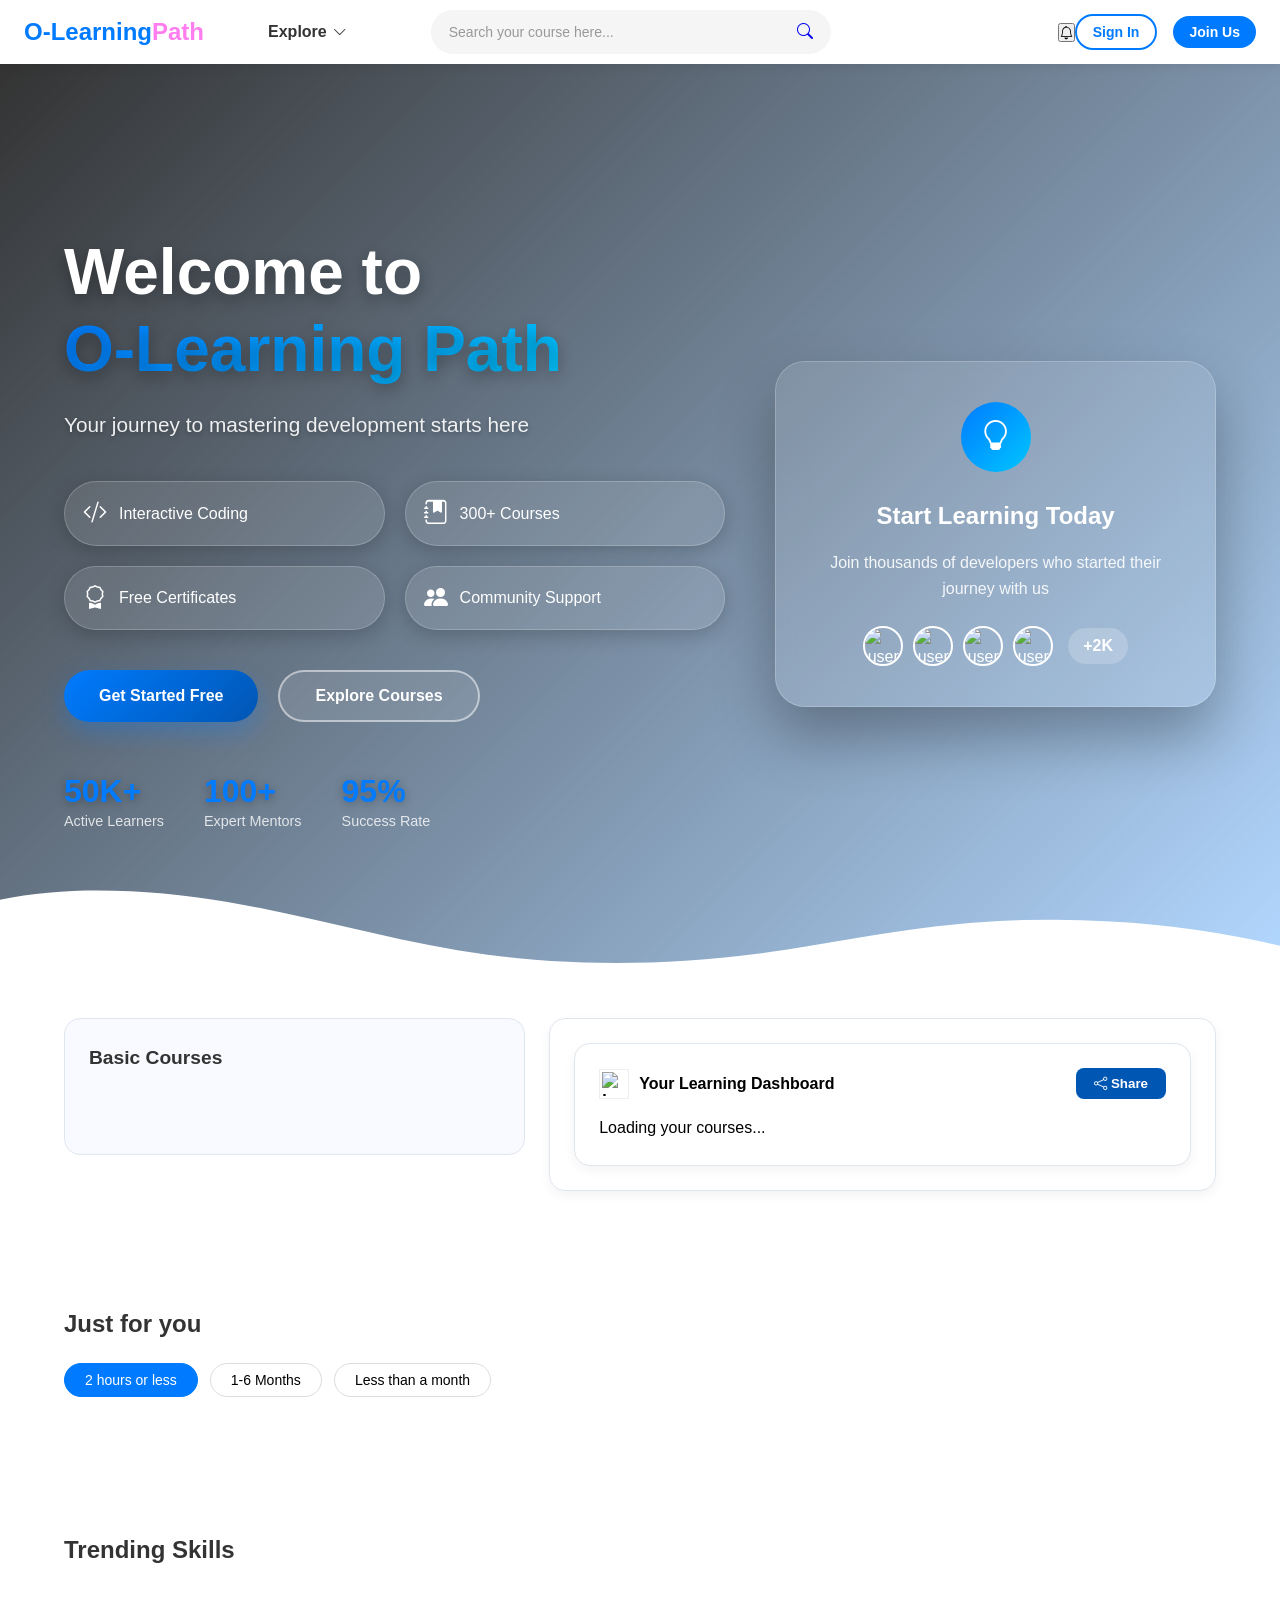
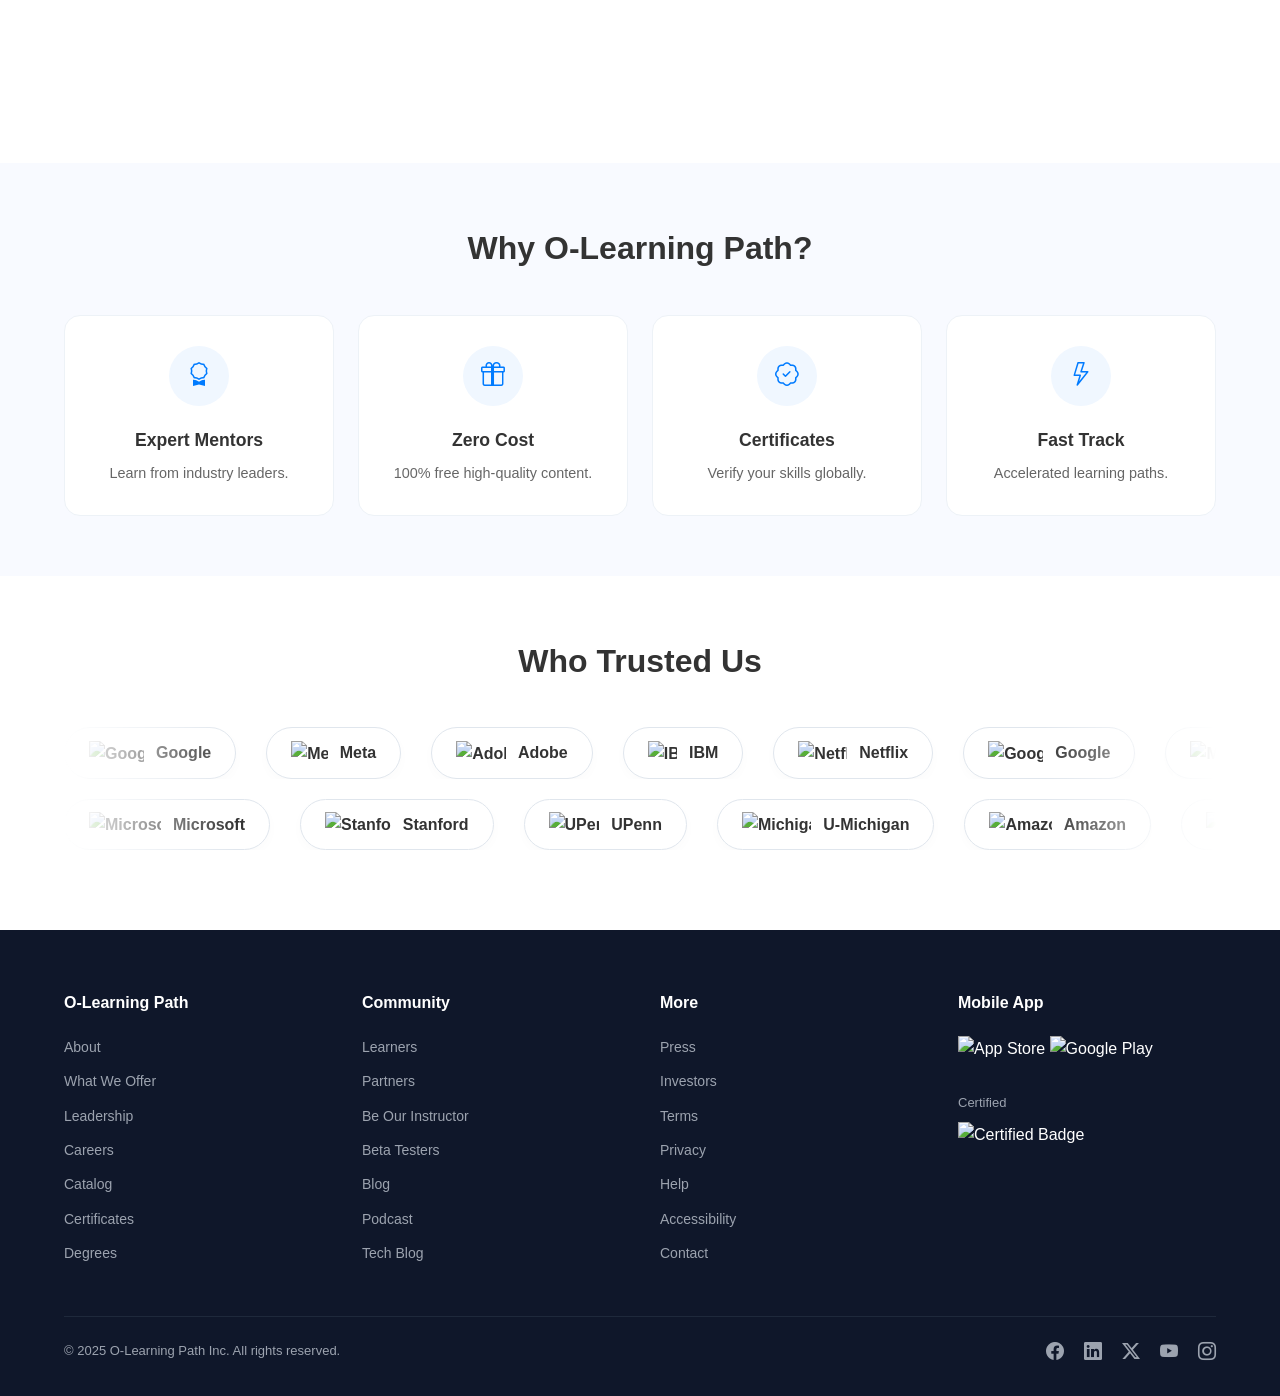
==== html/index.html @ e43b5bcc "Add files via upload" ====
<!DOCTYPE html>
<html lang="en">
<head>
  <meta charset="UTF-8">
  <meta name="viewport" content="width=device-width, initial-scale=1.0">
  <meta http-equiv="X-UA-Compatible" content="ie=edge">
  <title>O-Learning Path</title>
  <link rel="stylesheet" href="/css/style.css">
  <link rel="stylesheet" href="https://fonts.googleapis.com/css2?family=Poppins:wght@400;700&display=swap">
  <link rel="stylesheet" href="https://cdn.jsdelivr.net/npm/bootstrap-icons@1.13.1/font/bootstrap-icons.min.css">
  <link rel="icon" href="/Images/olearning icon.png">
  <!-- Import Map for Firebase -->
  <script type="importmap">
    {
      "imports": {
        "firebase/app": "https://www.gstatic.com/firebasejs/12.9.0/firebase-app.js",
        "firebase/auth": "https://www.gstatic.com/firebasejs/12.9.0/firebase-auth.js"
      }
    }
  </script>
  <!-- Notification styles -->
  <style>
    .notification-badge {
      position: absolute;
      top: -5px;
      right: -5px;
      background: #dc3545;
      color: white;
      font-size: 11px;
      font-weight: 600;
      min-width: 18px;
      height: 18px;
      border-radius: 9px;
      display: flex;
      align-items: center;
      justify-content: center;
      padding: 0 5px;
      border: 2px solid white;
    }
    
    .notification-badge.hidden {
      display: none;
    }
    
    .notification-container {
      position: relative;
    }
    
    .notification-dropdown {
      position: absolute;
      top: 100%;
      right: 0;
      width: 350px;
      background: white;
      border-radius: 12px;
      box-shadow: 0 10px 40px rgba(0,0,0,0.15);
      z-index: 1000;
      opacity: 0;
      visibility: hidden;
      transform: translateY(-10px);
      transition: all 0.3s ease;
    }
    
    .notification-dropdown.active {
      opacity: 1;
      visibility: visible;
      transform: translateY(0);
    }

    .forgot-password-link {
      text-align: right;
      margin-top: 5px;
      margin-bottom: 10px;
    }
    
    .forgot-password-link a {
      color: #007bff;
      font-size: 14px;
      text-decoration: none;
    }
    
    .forgot-password-link a:hover {
      text-decoration: underline;
    }
  </style>
</head>
<body>
  <header>
    <div class="header">
      <a href="/html/index.html" class="code-name">O-Learning<span>Path</span></a>
      
      <!-- Explore Dropdown -->
      <div class="explore-container">
        <button class="explore-btn">
          Explore <i class="bi bi-chevron-down"></i>
        </button>
        <div class="explore-dropdown hidden">
          <div class="explore-header">
            <h4>Browse Categories</h4>
          </div>
          <div class="explore-categories">
            <a href="/html/explore.html?category=web" class="explore-item" data-category="web">
              <i class="bi bi-braces"></i>
              <span>Web Development</span>
            </a>
            <a href="/html/explore.html?category=ml" class="explore-item" data-category="ml">
              <i class="bi bi-cpu"></i>
              <span>Machine Learning</span>
            </a>
            <a href="/html/explore.html?category=python" class="explore-item" data-category="python">
              <i class="bi bi-filetype-py"></i>
              <span>Python Programming</span>
            </a>
            <a href="/html/explore.html?category=ai" class="explore-item" data-category="ai">
              <i class="bi bi-robot"></i>
              <span>Artificial Intelligence</span>
            </a>
            <a href="/html/explore.html?category=uiux" class="explore-item" data-category="uiux">
              <i class="bi bi-palette"></i>
              <span>UI / UX Design</span>
            </a>
            <a href="/html/explore.html?category=data" class="explore-item" data-category="data">
              <i class="bi bi-bar-chart"></i>
              <span>Data Science</span>
            </a>
            <a href="/html/explore.html?category=cloud" class="explore-item" data-category="cloud">
              <i class="bi bi-cloud"></i>
              <span>Cloud Computing</span>
            </a>
            <a href="/html/explore.html?category=security" class="explore-item" data-category="security">
              <i class="bi bi-shield-lock"></i>
              <span>Cyber Security</span>
            </a>
            <a href="/html/explore.html?category=mobile" class="explore-item" data-category="mobile">
              <i class="bi bi-phone"></i>
              <span>Mobile Development</span>
            </a>
            <a href="/html/explore.html?category=game" class="explore-item" data-category="game">
              <i class="bi bi-controller"></i>
              <span>Game Development</span>
            </a>
            <a href="/html/explore.html?category=devops" class="explore-item" data-category="devops">
              <i class="bi bi-infinity"></i>
              <span>DevOps</span>
            </a>
            <a href="/html/explore.html?category=blockchain" class="explore-item" data-category="blockchain">
              <i class="bi bi-link"></i>
              <span>Blockchain</span>
            </a>
          </div>
          <div class="explore-footer">
            <a href="/html/explore.html" class="view-all-link">View All Courses <i class="bi bi-arrow-right"></i></a>
          </div>
        </div>
      </div>

      <div class="search-container">
        <div class="search-box">
          <input type="search" placeholder="Search your course here..." />
          <a href="#"><i class="bi bi-search"></i></a>
        </div>
        <ul id="search-results" class="search-results"></ul>
      </div>
    </div>

    <!-- Notification Icon -->
    <div class="notification-container">
      <button class="notification-icon" id="notificationBell">
        <i class="bi bi-bell"></i>
        <span id="notificationBadge" class="notification-badge hidden">0</span>
      </button>
      
      <!-- Notification Preview Dropdown -->
      <div class="notification-dropdown hidden" id="notificationDropdown">
        <div class="notification-header">
          <h4>Notifications</h4>
          <button class="mark-all-read" id="markAllRead">Mark all as read</button>
        </div>
        <div class="notification-list" id="notificationList">
          <!-- Notifications will be loaded here -->
          <div class="notification-empty">No new notifications</div>
        </div>
        <div class="notification-footer">
          <a href="/html/notifications.html">View all notifications</a>
        </div>
      </div>
    </div>

    <div class="links">
      <button class="sign">Sign In</button>
      <button class="join">Join Us</button>

      <div class="user-account" style="display:none; position: relative; cursor: pointer; align-items:center; gap:10px;">
        <img id="user-pic" src="" alt="User Profile" style="width:32px; height:32px; border-radius:50%; object-fit: cover;">

        <div class="user-dropdown hidden" style="position: absolute; top: 45px; right: 0; background: white; box-shadow: 0 2px 6px rgba(0,0,0,0.2); border-radius: 8px; width: 220px; z-index: 10; font-size: 14px;">
          <div style="padding: 10px; border-bottom: 1px solid #eee;" class="user-drop">
            <img id="user-drop-pic" src="" alt="User Profile" style="width:32px; height:32px; border-radius:50%; object-fit: cover;">
            <strong id="dropdown-username"></strong><br>
          </div>
          <small id="dropdown-email" style="color: #555;"></small>
          <div class="userdrop">
            <a href="/html/settings.html">Settings & Privacy</a>
            <a href="/html/settings.html#help">Help & Support</a>
            <a id="logout">Logout</a>
          </div>
        </div>
      </div>
    </div>
  </header>

  <!-- Hello Section - Visible only to non-signed-in users -->
  <section id="hello-section" class="hello-section">
    <!-- Video Background -->
    <div class="video-background">
      <iframe 
        src="https://player.vimeo.com/video/348556442?autoplay=1&loop=1&autopause=0&muted=1&background=1&controls=0&playsinline=1&byline=0&portrait=0&title=0" 
        frameborder="0" 
        allow="autoplay; fullscreen; picture-in-picture"
        allowfullscreen
        class="bg-video">
      </iframe>
      <div class="video-overlay"></div>
    </div>

    <div class="hello-container">
      <div class="hello-content">
        <h1 class="hello-title">Welcome to <span>O-Learning Path</span></h1>
        <p class="hello-subtitle">Your journey to mastering development starts here</p>
        
        <div class="hello-features">
          <div class="feature-item">
            <i class="bi bi-code-slash"></i>
            <span>Interactive Coding</span>
          </div>
          <div class="feature-item">
            <i class="bi bi-journal-bookmark-fill"></i>
            <span>300+ Courses</span>
          </div>
          <div class="feature-item">
            <i class="bi bi-award"></i>
            <span>Free Certificates</span>
          </div>
          <div class="feature-item">
            <i class="bi bi-people-fill"></i>
            <span>Community Support</span>
          </div>
        </div>

        <div class="hello-buttons">
          <button class="hello-btn primary" onclick="toggleModal('signup')">Get Started Free</button>
          <button class="hello-btn secondary" onclick="document.querySelector('.trending-skills').scrollIntoView({behavior: 'smooth'})">Explore Courses</button>
        </div>

        <div class="hello-stats">
          <div class="stat-item">
            <span class="stat-number">50K+</span>
            <span class="stat-label">Active Learners</span>
          </div>
          <div class="stat-item">
            <span class="stat-number">100+</span>
            <span class="stat-label">Expert Mentors</span>
          </div>
          <div class="stat-item">
            <span class="stat-number">95%</span>
            <span class="stat-label">Success Rate</span>
          </div>
        </div>
      </div>

      <!-- Optional floating card instead of second video -->
      <div class="hello-card">
        <div class="floating-card">
          <div class="card-icon">
            <i class="bi bi-lightbulb"></i>
          </div>
          <h3>Start Learning Today</h3>
          <p>Join thousands of developers who started their journey with us</p>
          <div class="card-users">
            <img src="https://randomuser.me/api/portraits/women/44.jpg" alt="user">
            <img src="https://randomuser.me/api/portraits/men/32.jpg" alt="user">
            <img src="https://randomuser.me/api/portraits/women/68.jpg" alt="user">
            <img src="https://randomuser.me/api/portraits/men/75.jpg" alt="user">
            <span>+2K</span>
          </div>
        </div>
      </div>
    </div>

    <!-- Wave Divider -->
    <div class="wave-divider">
      <svg data-name="Layer 1" xmlns="http://www.w3.org/2000/svg" viewBox="0 0 1200 120" preserveAspectRatio="none">
        <path d="M321.39,56.44c58-10.79,114.16-30.13,172-41.86,82.39-16.72,168.19-17.73,250.45-.39C823.78,31,906.67,72,985.66,92.83c70.05,18.48,146.53,26.09,214.34,3V0H0V27.35A600.21,600.21,0,0,0,321.39,56.44Z" class="shape-fill"></path>
      </svg>
    </div>
  </section>

  <!-- Sign In Modal -->
  <div id="signin-modal" class="modal hidden">
    <div class="modal-content">
      <button class="modal-close" style="color: #3f3f3f;" onclick="toggleModal(null)">×</button>
      <h2>Sign In</h2>
      <div class="password">
        <input type="email" id="signin-email" placeholder="Email" />
      </div>
      <div class="password">
        <input type="password" id="signin-password" placeholder="Password" />
        <img src="/Images/eye-close.png" id="icon">
      </div>
      
      <!-- Forgot Password Link -->
      <div class="forgot-password-link">
        <a href="#" id="forgot-password">Forgot Password?</a>
      </div>
      
      <button class="sign-button" style="color: #007bff; background-color: #fff; border: 1px solid #0056b3; height: 30px; width: 100px;" onclick="signIn()">Sign In</button>
      
      <!-- Google Sign In Button -->
      <button class="sign-button" style="margin-top: 10px; background: #db4437; color: white; border: none;" onclick="signInWithGoogle()">
        <i class="bi bi-google"></i> Sign in with Google
      </button>
      
      <!-- Phone Sign In Button -->
      <button class="sign-button" style="margin-top: 10px; background: #28a745; color: white; border: none;" onclick="toggleModal('phone')">
        <i class="bi bi-phone"></i> Sign in with Phone
      </button>
      
      <p>
        Don't have an account?
        <span class="signup-here" style="cursor:pointer; color:#007bff;">Join Us</span>
      </p>
    </div>
  </div>

  <!-- Sign Up Modal - Updated: No name field, only email and password -->
  <div id="signup-modal" class="modal hidden">
    <div class="modal-content">
      <button class="modal-close" style="color: #3f3f3f;" onclick="toggleModal(null)">×</button>
      <h2>Join Us</h2>
      <p style="color: #666; font-size: 14px; margin-bottom: 15px;">Create your account. We'll send a verification email to confirm your address.</p>
      
      <div class="password">
        <input type="email" id="signup-email" placeholder="Email" required />
      </div>
      <div class="password">
        <input type="password" id="signup-password" placeholder="Password (min. 6 characters)" required />
        <img src="/Images/eye-close.png" id="signup-icon" style="cursor: pointer;">
      </div>
      
      <button class="sign-button" style="color: #007bff; background-color: #fff; border: 1px solid #0056b3; height: 30px; width: 100px;" onclick="signUp()">Create Account</button>
      <p>
        Already have an account?
        <span class="signIn-here" style="cursor:pointer; color:#007bff;">Sign In</span>
      </p>
    </div>
  </div>

  <!-- Phone Verification Modal -->
  <div id="phone-verification-modal" class="modal hidden">
    <div class="modal-content" style="max-width: 400px;">
      <button class="modal-close" onclick="toggleModal(null)">×</button>
      <h2>Phone Verification</h2>
      
      <div id="recaptcha-container"></div>
      
      <div id="phone-step-1">
        <div class="password">
          <input type="tel" id="phone-number" placeholder="Phone number (e.g., +1234567890)" />
        </div>
        <button class="sign-button" style="margin-top: 15px;" onclick="sendPhoneOTP()">Send OTP</button>
      </div>
      
      <div id="phone-step-2" style="display: none;">
        <div class="password">
          <input type="text" id="phone-otp" placeholder="Enter OTP" />
        </div>
        <button class="sign-button" style="margin-top: 15px;" onclick="verifyPhoneOTPCode()">Verify OTP</button>
      </div>
      
      <p style="text-align: center; margin-top: 20px;">
        <a href="#" onclick="toggleModal('signin')">Back to Sign In</a>
      </p>
    </div>
  </div>

  <!-- Password Reset Modal -->
  <div id="reset-password-modal" class="modal hidden">
    <div class="modal-content" style="max-width: 400px;">
      <button class="modal-close" onclick="toggleModal(null)">×</button>
      <h2>Reset Password</h2>
      <p style="color: #666; margin-bottom: 20px;">Enter your email address and we'll send you a link to reset your password.</p>
      
      <div class="password">
        <input type="email" id="reset-email" placeholder="Your email address" />
      </div>
      
      <button class="sign-button" style="margin-top: 15px;" onclick="sendPasswordReset()">Send Reset Link</button>
      
      <p style="text-align: center; margin-top: 20px;">
        <a href="#" onclick="toggleModal('signin')">Back to Sign In</a>
      </p>
    </div>
  </div>

  <!-- Account Settings Modal -->
  <div id="account-settings" class="modal hidden">
    <div class="modal-content">
      <button class="modal-close" onclick="toggleAccountSettings()">&times;</button>
      <h2>Account Settings</h2>
      <form id="account-settings-form">
        <label>Name:</label>
        <input type="text" id="update-name" placeholder="Your name" />
        <label>Profile Image:</label>
        <input type="file" id="update-image" accept="image/*" />
        <img id="preview-image" src="" alt="Preview" style="max-width: 100px; margin: 10px 0; display: none;" />
        <hr />
        <label>Old Password:</label>
        <input type="password" id="old-password" placeholder="Old password" required />
        <label>New Password:</label>
        <input type="password" id="new-password" placeholder="New password" />
        <label>Confirm Password:</label>
        <input type="password" id="confirm-password" placeholder="Confirm new password" />
        <button type="submit">Save Changes</button>
      </form>
    </div>
  </div>

  <div class="section-wrapper">

    <div class="course-info">
      
      <div class="basic-courses-column">
        <div class="column-header">
          <h4>Basic Courses</h4>
        </div>
        <section class="section" id="basicCoursesList">
          </section>
      </div>

      <div class="learning-card">

        <div class="learning-card" id="learningCard">
          <div class="card-header">
            <div class="provider-info">
              <img src="/Images/olearning icon.png" alt="Logo" class="provider-logo">
              <span>Your Learning Dashboard</span>
            </div>
            <button class="share-btn" onclick="shareProgress()"><i class="bi bi-share"></i> Share</button>
          </div>

          <div class="card-body" id="learningCardBody">
            
            <div class="loading-spinner">Loading your courses...</div>
          </div>
        </div>
      </div>

    </div>

  </div>

  <div class="section-wrapper">
    <h3 class="just-for-you-title">Just for you</h3>
    
    <div class="duration-filters">
      <button class="dur-pill active" data-duration="2 hours or less">2 hours or less</button>
      <button class="dur-pill" data-duration="1-6 Months">1-6 Months</button>
      <button class="dur-pill" data-duration="Less than a month">Less than a month</button>
    </div>

    <div class="section-scrolls">
      <div class="section" id="justForYouContainer">
        </div>
    </div>

    <div id="justForYouPagination"></div>
  </div>

  <div class="trending-skills">
      <h3>Trending Skills</h3>

      <div class="skills-container" id="skillsContainer">
          </div>
      
      <div id="pagination-container"></div>
  </div>


  <div class="section-wrapper">
    
    <div class="section-scroll">
      <div class="section">
      </div>
    </div>

  </div>

  

  <section class="pro-why-us">
    <div class="container">
      <div class="section-header">
        <h2 class="slide-underline">Why O-Learning Path?</h2>
      </div>

      <div class="why-grid-compact">
        <div class="compact-card">
          <div class="icon-circle"><i class="bi bi-award"></i></div>
          <h4>Expert Mentors</h4>
          <p>Learn from industry leaders.</p>
        </div>

        <div class="compact-card">
          <div class="icon-circle"><i class="bi bi-gift"></i></div>
          <h4>Zero Cost</h4>
          <p>100% free high-quality content.</p>
        </div>

        <div class="compact-card">
          <div class="icon-circle"><i class="bi bi-patch-check"></i></div>
          <h4>Certificates</h4>
          <p>Verify your skills globally.</p>
        </div>

        <div class="compact-card">
          <div class="icon-circle"><i class="bi bi-lightning"></i></div>
          <h4>Fast Track</h4>
          <p>Accelerated learning paths.</p>
        </div>
      </div>
    </div>
  </section>

  <div class="trusted-section">
    <h3 class="trusted-title">Who Trusted Us</h3>
    
    <div class="logo-slider">
      <div class="logo-track track-right">
        <div class="trust-pill"><img src="https://upload.wikimedia.org/wikipedia/commons/2/2f/Google_2015_logo.svg" alt="Google"><span>Google</span></div>
        <div class="trust-pill"><img src="https://upload.wikimedia.org/wikipedia/commons/7/7b/Meta_Platforms_Inc._logo.svg" alt="Meta"><span>Meta</span></div>
        <div class="trust-pill"><img src="https://upload.wikimedia.org/wikipedia/commons/d/d5/Adobe_Systems_logo_and_wordmark.svg" alt="Adobe"><span>Adobe</span></div>
        <div class="trust-pill"><img src="https://upload.wikimedia.org/wikipedia/commons/5/51/IBM_logo.svg" alt="IBM"><span>IBM</span></div>
        <div class="trust-pill"><img src="https://upload.wikimedia.org/wikipedia/commons/0/08/Netflix_2015_logo.svg" alt="Netflix"><span>Netflix</span></div>
        <div class="trust-pill"><img src="https://upload.wikimedia.org/wikipedia/commons/2/2f/Google_2015_logo.svg" alt="Google"><span>Google</span></div>
        <div class="trust-pill"><img src="https://upload.wikimedia.org/wikipedia/commons/7/7b/Meta_Platforms_Inc._logo.svg" alt="Meta"><span>Meta</span></div>
        <div class="trust-pill"><img src="https://upload.wikimedia.org/wikipedia/commons/d/d5/Adobe_Systems_logo_and_wordmark.svg" alt="Adobe"><span>Adobe</span></div>
        <div class="trust-pill"><img src="https://upload.wikimedia.org/wikipedia/commons/5/51/IBM_logo.svg" alt="IBM"><span>IBM</span></div>
        <div class="trust-pill"><img src="https://upload.wikimedia.org/wikipedia/commons/0/08/Netflix_2015_logo.svg" alt="Netflix"><span>Netflix</span></div>
      </div>
    </div>

    <div class="logo-slider">
      <div class="logo-track track-left">
        <div class="trust-pill"><img src="https://upload.wikimedia.org/wikipedia/commons/4/44/Microsoft_logo.svg" alt="Microsoft"><span>Microsoft</span></div>
        <div class="trust-pill"><img src="https://upload.wikimedia.org/wikipedia/commons/0/07/Stanford_University_logo.svg" alt="Stanford"><span>Stanford</span></div>
        <div class="trust-pill"><img src="https://upload.wikimedia.org/wikipedia/commons/b/b4/University_of_Pennsylvania_shield.svg" alt="UPenn"><span>UPenn</span></div>
        <div class="trust-pill"><img src="https://upload.wikimedia.org/wikipedia/commons/9/91/University_of_Michigan_logo.svg" alt="Michigan"><span>U-Michigan</span></div>
        <div class="trust-pill"><img src="https://upload.wikimedia.org/wikipedia/commons/a/a9/Amazon_logo.svg" alt="Amazon"><span>Amazon</span></div>
        <div class="trust-pill"><img src="https://upload.wikimedia.org/wikipedia/commons/4/44/Microsoft_logo.svg" alt="Microsoft"><span>Microsoft</span></div>
        <div class="trust-pill"><img src="https://upload.wikimedia.org/wikipedia/commons/0/07/Stanford_University_logo.svg" alt="Stanford"><span>Stanford</span></div>
        <div class="trust-pill"><img src="https://upload.wikimedia.org/wikipedia/commons/b/b4/University_of_Pennsylvania_shield.svg" alt="UPenn"><span>UPenn</span></div>
        <div class="trust-pill"><img src="https://upload.wikimedia.org/wikipedia/commons/9/91/University_of_Michigan_logo.svg" alt="Michigan"><span>U-Michigan</span></div>
        <div class="trust-pill"><img src="https://upload.wikimedia.org/wikipedia/commons/a/a9/Amazon_logo.svg" alt="Amazon"><span>Amazon</span></div>
      </div>
    </div>
  </div>

  <footer class="edu-footer">
    <div class="footer-top">

      <div class="footer-col">
        <h4>O-Learning Path</h4>
        <a href="#">About</a>
        <a href="#">What We Offer</a>
        <a href="#">Leadership</a>
        <a href="#">Careers</a>
        <a href="#">Catalog</a>
        <a href="#">Certificates</a>
        <a href="#">Degrees</a>
      </div>

      <div class="footer-col">
        <h4>Community</h4>
        <a href="#">Learners</a>
        <a href="#">Partners</a>
        <a href="/instructor/index.html">Be Our Instructor</a>
        <a href="#">Beta Testers</a>
        <a href="#">Blog</a>
        <a href="#">Podcast</a>
        <a href="#">Tech Blog</a>
      </div>

      <div class="footer-col">
        <h4>More</h4>
        <a href="#">Press</a>
        <a href="#">Investors</a>
        <a href="#">Terms</a>
        <a href="#">Privacy</a>
        <a href="#">Help</a>
        <a href="#">Accessibility</a>
        <a href="#">Contact</a>
      </div>

      <div class="footer-col footer-apps">
        <h4>Mobile App</h4>

        <!-- You can replace src with your own images -->
        <img src="/Images/appstore.png" alt="App Store">
        <img src="/Images/googleplay.png" alt="Google Play">

        <div class="certified">
          <p>Certified</p>
          <img src="/Images/certified.png" alt="Certified Badge">
        </div>
      </div>

    </div>

    <div class="footer-bottom">
      <p>© 2025 O-Learning Path Inc. All rights reserved.</p>

      <div class="social-icons">
        <i class="bi bi-facebook"></i>
        <i class="bi bi-linkedin"></i>
        <i class="bi bi-twitter-x"></i>
        <i class="bi bi-youtube"></i>
        <i class="bi bi-instagram"></i>
      </div>
    </div>
  </footer>

  <script type="module" src="/js/script.js"></script>
</body>
</html>
---- css/style.css ----
* {
  margin: 0;
  padding: 0;
  text-decoration: none;
  box-sizing: border-box;
}

body {
  font-family: "Segoe UI", Tahoma, Geneva, Verdana, sans-serif;
  background-color: #fff;
  text-decoration: none;
  line-height: 1.6;
}

/* Header and Logo */
header {
  position: fixed;
  top: 0;
  left: 0;
  width: 100%;
  z-index: 1000;
  display: flex;
  justify-content: space-between;
  align-items: center;
  background-color: #fff;
  height: 64px;
  padding: 0 24px;
  box-shadow: 0 2px 10px rgba(0, 0, 0, 0.08);
  transition: transform 0.3s ease;
}

header.hide-header {
  transform: translateY(-100%);
}

.header {
  display: flex;
  align-items: center;
  gap: 48px;
  flex: 1;
}

.code-name {
  font-size: 24px;
  font-weight: 700;
  color: #007BFF;
  white-space: nowrap;
}

.code-name span {
  color: #ff7dee;
}

/* Explore Dropdown */
.explore-container {
  position: relative;
  margin-right: 20px;
}

.explore-btn {
  background: transparent;
  border: none;
  color: #333;
  font-size: 16px;
  font-weight: 600;
  padding: 8px 16px;
  border-radius: 8px;
  cursor: pointer;
  display: flex;
  align-items: center;
  gap: 6px;
  transition: all 0.3s ease;
}

.explore-btn i {
  font-size: 14px;
  transition: transform 0.3s ease;
}

.explore-btn:hover {
  background: #f0f7ff;
  color: #007BFF;
}

.explore-btn:hover i {
  transform: rotate(180deg);
}

.explore-dropdown {
  position: absolute;
  top: 100%;
  left: 0;
  width: 600px;
  background: white;
  border-radius: 16px;
  box-shadow: 0 20px 40px rgba(0, 0, 0, 0.15);
  margin-top: 12px;
  z-index: 1000;
  opacity: 0;
  visibility: hidden;
  transform: translateY(-10px);
  transition: all 0.3s ease;
  border: 1px solid #edf2f7;
}

.explore-container:hover .explore-dropdown {
  opacity: 1;
  visibility: visible;
  transform: translateY(0);
}

.explore-header {
  padding: 16px 20px;
  border-bottom: 1px solid #edf2f7;
}

.explore-header h4 {
  color: #333;
  font-size: 16px;
  font-weight: 600;
  margin: 0;
}

.explore-categories {
  display: grid;
  grid-template-columns: repeat(3, 1fr);
  gap: 8px;
  padding: 16px 20px;
}

.explore-item {
  display: flex;
  align-items: center;
  gap: 12px;
  padding: 10px 12px;
  border-radius: 8px;
  transition: all 0.2s ease;
  color: #4a5568;
  text-decoration: none;
}

.explore-item:hover {
  background: #f0f7ff;
  color: #007BFF;
  transform: translateX(5px);
}

.explore-item i {
  font-size: 18px;
  color: #007BFF;
  transition: transform 0.2s ease;
}

.explore-item:hover i {
  transform: scale(1.1);
}

.explore-item span {
  font-size: 14px;
  font-weight: 500;
}

.explore-footer {
  padding: 16px 20px;
  border-top: 1px solid #edf2f7;
  text-align: center;
}

.view-all-link {
  color: #007BFF;
  text-decoration: none;
  font-weight: 600;
  font-size: 14px;
  display: inline-flex;
  align-items: center;
  gap: 8px;
  transition: all 0.2s ease;
}

.view-all-link:hover {
  gap: 12px;
}

/* Search Container */
.search-container {
  position: relative;
  width: 400px;
  flex: 0 1 400px;
}

.search-box {
  display: flex;
  align-items: center;
  height: 44px;
  width: 100%;
  border-radius: 22px;
  background: #f5f5f5;
  border: 2px solid transparent;
  transition: all 0.2s ease;
  padding: 0 16px;
}

.search-box:focus-within {
  background: #ffffff;
  border-color: #007BFF;
  box-shadow: 0 4px 12px rgba(0, 123, 255, 0.15);
}

.search-icon {
  color: #666;
  font-size: 16px;
  margin-right: 12px;
}

.search-box input {
  flex: 1;
  height: 100%;
  border: none;
  background: transparent;
  font-size: 14px;
  outline: none;
  color: #333;
}

.search-box input::placeholder {
  color: #999;
  font-weight: 400;
}

.search-results {
  position: absolute;
  top: 100%;
  left: 0;
  width: 100%;
  background: white;
  border-radius: 12px;
  box-shadow: 0 10px 30px rgba(0, 0, 0, 0.15);
  z-index: 1000;
  max-height: 400px;
  overflow-y: auto;
  display: none;
}

.search-results li {
  padding: 12px 16px;
  cursor: pointer;
  border-bottom: 1px solid #eee;
  transition: background 0.2s ease;
}

.search-results li:hover {
  background: #f5f5f5;
}

/* Links */
.links {
  display: flex;
  align-items: center;
  gap: 16px;
}

.links a {
  color: #333;
  font-size: 18px;
  transition: color 0.2s ease;
}

.links a:hover {
  color: #007BFF;
}

.sign, .join {
  padding: 8px 16px;
  border-radius: 20px;
  font-size: 14px;
  font-weight: 600;
  cursor: pointer;
  border: none;
  transition: all 0.2s ease;
}

.sign {
  background: transparent;
  color: #007BFF;
  border: 2px solid #007BFF;
}

.sign:hover {
  background: #007BFF;
  color: white;
}

.join {
  background: #007BFF;
  color: white;
}

.join:hover {
  background: #0056b3;
}

/* User Account */
.user-account {
  position: relative;
  display: flex;
  align-items: center;
  gap: 8px;
  cursor: pointer;
  padding: 4px 8px;
  border-radius: 30px;
  transition: background 0.2s ease;
}

.user-account:hover {
  background: #f5f5f5;
}

.user-account img {
  width: 32px;
  height: 32px;
  border-radius: 50%;
  object-fit: cover;
}

.user-dropdown {
  position: absolute;
  top: 100%;
  right: 0;
  width: 240px;
  background: white;
  border-radius: 12px;
  box-shadow: 0 8px 24px rgba(0, 0, 0, 0.15);
  margin-top: 8px;
  z-index: 1000;
}

.user-dropdown.hidden {
  display: none;
}

.user-drop {
  display: flex;
  align-items: center;
  gap: 12px;
  padding: 16px;
  border-bottom: 1px solid #edf2f7;
}

.user-drop img {
  width: 40px;
  height: 40px;
  border-radius: 50%;
  object-fit: cover;
}

.user-drop strong {
  font-size: 14px;
  color: #333;
}

#dropdown-email {
  display: block;
  padding: 0 16px 8px;
  font-size: 12px;
  color: #666;
}

.userdrop {
  padding: 8px 0;
}

.userdrop a {
  display: block;
  padding: 10px 16px;
  color: #333;
  font-size: 14px;
  transition: all 0.2s ease;
  cursor: pointer;
}

.userdrop a:hover {
  background: #f8f9fa;
  color: #007BFF;
}

/* Modal Styles */
.modal {
  position: fixed;
  top: 0;
  left: 0;
  width: 100%;
  height: 100%;
  background: rgba(0, 0, 0, 0.5);
  backdrop-filter: blur(5px);
  display: flex;
  justify-content: center;
  align-items: center;
  z-index: 9999;
  opacity: 0;
  visibility: hidden;
  transition: all 0.3s ease;
}

.modal:not(.hidden) {
  opacity: 1;
  visibility: visible;
}

.modal-content {
  background: white;
  padding: 32px;
  border-radius: 16px;
  width: 90%;
  max-width: 400px;
  position: relative;
  transform: scale(0.9);
  transition: transform 0.3s ease;
}

.modal:not(.hidden) .modal-content {
  transform: scale(1);
}

.modal-close {
  position: absolute;
  top: 16px;
  right: 16px;
  background: none;
  border: none;
  font-size: 24px;
  cursor: pointer;
  color: #999;
  transition: color 0.2s ease;
}

.modal-close:hover {
  color: #333;
}

.modal-content h2 {
  color: #333;
  margin-bottom: 24px;
  text-align: center;
}

.password {
  display: flex;
  align-items: center;
  border: 1px solid #ddd;
  border-radius: 8px;
  margin-bottom: 16px;
  padding: 0 12px;
}

.password input {
  flex: 1;
  padding: 12px 0;
  border: none;
  outline: none;
  font-size: 14px;
}

.password img {
  width: 20px;
  height: 20px;
  cursor: pointer;
  opacity: 0.6;
  transition: opacity 0.2s ease;
}

.password img:hover {
  opacity: 1;
}

.sign-button {
  width: 100%;
  padding: 12px;
  background: #007BFF;
  color: white;
  border: none;
  border-radius: 8px;
  font-weight: 600;
  cursor: pointer;
  transition: background 0.2s ease;
}

.sign-button:hover {
  background: #0056b3;
}

/* Hello Section */
.hello-section {
  position: relative;
  min-height: 100vh;
  overflow: hidden;
  padding: 120px 5% 80px;
  margin-top: 64px;
  animation: fadeInScale 0.8s ease;
  display: flex;
  align-items: center;
}

.video-background {
  position: absolute;
  top: 0;
  left: 0;
  width: 100%;
  height: 100%;
  z-index: 0;
  overflow: hidden;
}

.bg-video {
  position: absolute;
  top: 50%;
  left: 50%;
  width: 100vw;
  height: 100vh;
  transform: translate(-50%, -50%) scale(1.1);
  object-fit: cover;
  pointer-events: none;
  filter: brightness(0.7) contrast(1.2);
}

.video-overlay {
  position: absolute;
  top: 0;
  left: 0;
  width: 100%;
  height: 100%;
  background: linear-gradient(135deg, rgba(0, 0, 0, 0.8) 0%, rgba(0, 123, 255, 0.3) 50%, rgba(0, 0, 0, 0.8) 100%);
  z-index: 1;
  animation: overlayShift 10s ease infinite;
  background-size: 200% 200%;
}

.hello-container {
  position: relative;
  z-index: 2;
  display: grid;
  grid-template-columns: 1.5fr 1fr;
  gap: 50px;
  max-width: 1400px;
  margin: 0 auto;
  align-items: center;
}

.hello-content {
  animation: slideInLeft 0.8s ease;
  color: white;
}

.hello-title {
  font-size: clamp(2.5rem, 5vw, 4rem);
  font-weight: 800;
  line-height: 1.2;
  margin-bottom: 20px;
  color: white;
  text-shadow: 0 5px 15px rgba(0, 0, 0, 0.3);
}

.hello-title span {
  background: linear-gradient(135deg, #007BFF, #00c6ff);
  -webkit-background-clip: text;
  -webkit-text-fill-color: transparent;
  background-clip: text;
  display: inline-block;
  animation: gradientShift 3s ease infinite;
}

.hello-subtitle {
  font-size: clamp(1.1rem, 2vw, 1.3rem);
  color: rgba(255, 255, 255, 0.9);
  margin-bottom: 40px;
  line-height: 1.6;
  animation: fadeInUp 0.8s ease 0.2s both;
  text-shadow: 0 2px 5px rgba(0, 0, 0, 0.3);
}

.hello-features {
  display: grid;
  grid-template-columns: repeat(2, 1fr);
  gap: 20px;
  margin-bottom: 40px;
  animation: fadeInUp 0.8s ease 0.3s both;
}

.feature-item {
  display: flex;
  align-items: center;
  gap: 12px;
  padding: 12px 18px;
  background: rgba(255, 255, 255, 0.1);
  backdrop-filter: blur(10px);
  border-radius: 50px;
  box-shadow: 0 5px 20px rgba(0, 0, 0, 0.2);
  transition: all 0.3s ease;
  border: 1px solid rgba(255, 255, 255, 0.2);
}

.feature-item:hover {
  transform: translateX(10px);
  background: rgba(255, 255, 255, 0.2);
  border-color: #007BFF;
  box-shadow: 0 10px 30px rgba(0, 123, 255, 0.3);
}

.feature-item i {
  font-size: 24px;
  color: white;
  transition: transform 0.3s ease;
}

.feature-item:hover i {
  transform: scale(1.2) rotate(5deg);
  color: #007BFF;
}

.feature-item span {
  font-weight: 500;
  color: white;
}

.hello-buttons {
  display: flex;
  gap: 20px;
  margin-bottom: 50px;
  animation: fadeInUp 0.8s ease 0.4s both;
}

.hello-btn {
  padding: 15px 35px;
  border: none;
  border-radius: 50px;
  font-weight: 600;
  font-size: 16px;
  cursor: pointer;
  transition: all 0.3s cubic-bezier(0.4, 0, 0.2, 1);
  position: relative;
  overflow: hidden;
  backdrop-filter: blur(5px);
}

.hello-btn.primary {
  background: linear-gradient(135deg, #007BFF, #0056b3);
  color: white;
  box-shadow: 0 10px 25px rgba(0, 123, 255, 0.3);
}

.hello-btn.primary:hover {
  transform: translateY(-5px);
  box-shadow: 0 15px 35px rgba(0, 123, 255, 0.4);
}

.hello-btn.secondary {
  background: rgba(255, 255, 255, 0.1);
  backdrop-filter: blur(10px);
  color: white;
  border: 2px solid rgba(255, 255, 255, 0.5);
}

.hello-btn.secondary:hover {
  background: #007BFF;
  border-color: #007BFF;
  color: white;
  transform: translateY(-5px);
  box-shadow: 0 10px 25px rgba(0, 123, 255, 0.2);
}

.hello-stats {
  display: flex;
  gap: 40px;
  animation: fadeInUp 0.8s ease 0.5s both;
}

.stat-item {
  display: flex;
  flex-direction: column;
}

.stat-number {
  font-size: 2rem;
  font-weight: 800;
  color: #007BFF;
  line-height: 1.2;
  text-shadow: 0 2px 10px rgba(0, 0, 0, 0.3);
}

.stat-label {
  font-size: 0.9rem;
  color: rgba(255, 255, 255, 0.8);
}

.hello-card {
  animation: slideInRight 0.8s ease;
}

.floating-card {
  background: rgba(255, 255, 255, 0.1);
  backdrop-filter: blur(15px);
  border-radius: 30px;
  padding: 40px;
  box-shadow: 0 30px 60px rgba(0, 0, 0, 0.3);
  border: 1px solid rgba(255, 255, 255, 0.2);
  animation: float 6s ease infinite;
  text-align: center;
  color: white;
}

.floating-card .card-icon {
  width: 70px;
  height: 70px;
  background: linear-gradient(135deg, #007BFF, #00c6ff);
  border-radius: 50%;
  display: flex;
  align-items: center;
  justify-content: center;
  margin: 0 auto 25px;
  font-size: 30px;
  color: white;
  animation: pulse 2s ease infinite;
}

.floating-card h3 {
  font-size: 24px;
  margin-bottom: 15px;
  color: white;
}

.floating-card p {
  color: rgba(255, 255, 255, 0.9);
  margin-bottom: 25px;
  line-height: 1.6;
}

.card-users {
  display: flex;
  align-items: center;
  justify-content: center;
  gap: 10px;
}

.card-users img {
  width: 40px;
  height: 40px;
  border-radius: 50%;
  border: 2px solid white;
  object-fit: cover;
  transition: transform 0.3s ease;
}

.card-users img:hover {
  transform: scale(1.2) translateY(-5px);
  z-index: 2;
}

.card-users span {
  background: rgba(255, 255, 255, 0.2);
  padding: 5px 15px;
  border-radius: 20px;
  font-weight: 600;
  margin-left: 5px;
}

.wave-divider {
  position: absolute;
  bottom: 0;
  left: 0;
  width: 100%;
  overflow: hidden;
  line-height: 0;
  transform: rotate(180deg);
  z-index: 2;
}

.wave-divider svg {
  position: relative;
  display: block;
  width: calc(100% + 1.3px);
  height: 80px;
}

.wave-divider .shape-fill {
  fill: #ffffff;
}

/* Course Sections */
.section-wrapper {
  position: relative;
  padding: 30px 5%;
  width: 100%;
  max-width: 1400px;
  margin: 0 auto;
}

.section {
  display: grid;
  grid-template-columns: repeat(auto-fill, minmax(280px, 1fr));
  gap: 24px;
  padding: 20px 0;
}

.ank {
  border: 1px solid #ddd;
  border-radius: 12px;
  overflow: hidden;
  text-decoration: none;
  color: inherit;
  display: flex;
  flex-direction: column;
  background: #fff;
  transition: all 0.2s ease;
  cursor: pointer;
}

.ank:hover {
  transform: translateY(-4px);
  box-shadow: 0 8px 24px rgba(0,0,0,0.12);
}

.ank img {
  width: 100%;
  height: 150px;
  object-fit: cover;
}

.ank h3, .ank p, .ank h5 {
  padding: 0 16px;
  margin: 8px 0;
}

.ank h3 {
  font-size: 16px;
  font-weight: 600;
  color: #333;
}

.ank p {
  font-size: 14px;
  color: #666;
}

.ank h5 {
  font-size: 14px;
  color: #007BFF;
  margin-bottom: 16px;
}

.course-info {
  display: flex;
  gap: 24px;
  align-items: flex-start;
  padding: 24px 0;
}

.basic-courses-column {
  flex: 1;
  background: #f8faff;
  border: 1px solid #e0e6ed;
  border-radius: 16px;
  padding: 24px;
}

.column-header h4 {
  font-size: 1.2rem;
  color: #333;
  margin-bottom: 16px;
}

.learning-card {
  flex: 1.5;
  background: #fff;
  border: 1px solid #e0e6ed;
  border-radius: 16px;
  padding: 24px;
  box-shadow: 0 4px 12px rgba(0,0,0,0.05);
}

.card-header {
  display: flex;
  justify-content: space-between;
  align-items: center;
  margin-bottom: 16px;
}

.provider-info {
  display: flex;
  align-items: center;
  gap: 10px;
  font-weight: bold;
}

.provider-logo {
  width: 30px;
  height: 30px;
  border: 1px solid #eee;
  padding: 2px;
}

.share-btn {
  background: #0056b3;
  color: white;
  border: none;
  padding: 8px 18px;
  border-radius: 8px;
  cursor: pointer;
  font-weight: 600;
}

.get-started-btn {
  background: #0056b3;
  color: white;
  border: none;
  padding: 12px 24px;
  border-radius: 8px;
  font-weight: bold;
  cursor: pointer;
}

.guided-project-box {
  margin-top: 20px;
  padding: 20px;
  background: #fcfdfe;
  border: 1px solid #f0f4f8;
  border-radius: 12px;
  display: flex;
  justify-content: space-between;
  align-items: center;
}

.course-meta {
  color: #666;
  font-size: 0.9rem;
  margin: 10px 0;
}

/* Just For You */
.just-for-you-title {
  font-size: 24px;
  margin: 30px 0 20px;
  font-weight: 700;
  color: #333;
}

.duration-filters {
  display: flex;
  gap: 12px;
  margin-bottom: 24px;
  flex-wrap: wrap;
}

.dur-pill {
  padding: 8px 20px;
  border-radius: 30px;
  border: 1px solid #ddd;
  background: white;
  cursor: pointer;
  font-size: 14px;
  font-weight: 500;
  transition: all 0.2s ease;
}

.dur-pill:hover {
  border-color: #007BFF;
  color: #007BFF;
}

.dur-pill.active {
  background: #007BFF;
  color: white;
  border-color: #007BFF;
}

.free-trial-tag {
  position: absolute;
  top: 10px;
  right: 10px;
  background: white;
  padding: 4px 8px;
  border-radius: 4px;
  font-size: 11px;
  font-weight: bold;
  box-shadow: 0 2px 5px rgba(0,0,0,0.1);
}

.special-text {
  font-size: 12px;
  color: #5f6368;
  margin-top: -5px;
  padding: 0 15px 15px;
}

/* Trending Skills */
.trending-skills {
  padding: 40px 5%;
  max-width: 1400px;
  margin: 0 auto;
}

.trending-skills h3 {
  font-size: 24px;
  font-weight: 700;
  margin-bottom: 24px;
  color: #333;
}

.skills-container {
  display: flex;
  flex-wrap: wrap;
  gap: 12px;
  margin-bottom: 30px;
}

.skill-pill {
  padding: 8px 20px;
  background: #f5f5f5;
  color: #333;
  border-radius: 30px;
  font-size: 14px;
  cursor: pointer;
  transition: all 0.2s ease;
  border: 1px solid transparent;
}

.skill-pill:hover {
  background: #e8f0fe;
  color: #007BFF;
}

.skill-pill.active {
  background: #007BFF;
  color: white;
}

/* Show More Buttons */
.show-more-courses-btn,
.show-more-jfy {
  display: block;
  margin: 30px auto 20px;
  padding: 12px 32px;
  background: transparent;
  border: 2px solid #007BFF;
  color: #007BFF;
  border-radius: 30px;
  font-weight: 600;
  cursor: pointer;
  transition: all 0.2s ease;
}

.show-more-courses-btn:hover,
.show-more-jfy:hover {
  background: #007BFF;
  color: white;
  transform: translateY(-2px);
  box-shadow: 0 4px 12px rgba(0, 123, 255, 0.3);
}

/* Why Us Section */
.pro-why-us {
  padding: 60px 5%;
  background: #f8faff;
  text-align: center;
}

.section-header h2 {
  font-size: 2rem;
  margin-bottom: 40px;
  color: #333;
}

.why-grid-compact {
  display: grid;
  grid-template-columns: repeat(auto-fit, minmax(220px, 1fr));
  gap: 24px;
  max-width: 1200px;
  margin: 0 auto;
}

.compact-card {
  background: white;
  padding: 30px 20px;
  border-radius: 16px;
  border: 1px solid #edf2f7;
  transition: all 0.3s ease;
  cursor: pointer;
}

.compact-card:hover {
  transform: translateY(-8px);
  box-shadow: 0 12px 30px rgba(0, 123, 255, 0.1);
  border-color: #007BFF;
}

.icon-circle {
  width: 60px;
  height: 60px;
  background: #f0f7ff;
  color: #007BFF;
  display: flex;
  align-items: center;
  justify-content: center;
  border-radius: 50%;
  margin: 0 auto 20px;
  font-size: 24px;
  transition: all 0.3s ease;
}

.compact-card:hover .icon-circle {
  background: #007BFF;
  color: white;
  transform: rotate(360deg);
}

.compact-card h4 {
  font-size: 1.1rem;
  margin-bottom: 8px;
  color: #333;
  font-weight: 700;
}

.compact-card p {
  font-size: 0.9rem;
  color: #666;
}

/* Trusted Section */
.trusted-section {
  padding: 60px 5%;
  overflow: hidden;
}

.trusted-title {
  font-size: 2rem;
  text-align: center;
  margin-bottom: 40px;
  color: #333;
}

.logo-slider {
  display: flex;
  width: 100%;
  margin-bottom: 20px;
  mask-image: linear-gradient(to right, transparent, black 15%, black 85%, transparent);
  -webkit-mask-image: linear-gradient(to right, transparent, black 15%, black 85%, transparent);
}

.logo-track {
  display: flex;
  gap: 30px;
  width: max-content;
}

.track-right {
  animation: scroll-right 30s linear infinite;
}

.track-left {
  animation: scroll-left 25s linear infinite;
}

.trust-pill {
  background: white;
  padding: 12px 24px;
  border-radius: 50px;
  border: 1px solid #e0e6ed;
  display: flex;
  align-items: center;
  gap: 12px;
  font-weight: 600;
  color: #333;
  white-space: nowrap;
  box-shadow: 0 4px 12px rgba(0,0,0,0.02);
  transition: all 0.3s ease;
}

.trust-pill:hover {
  border-color: #007BFF;
  transform: scale(1.05);
}

.trust-pill img {
  height: 24px;
  width: auto;
}

/* Footer */
.edu-footer {
  background: #0f172a;
  padding: 60px 5% 30px;
  color: white;
}

.footer-top {
  display: grid;
  grid-template-columns: repeat(4, 1fr);
  gap: 40px;
  margin-bottom: 40px;
}

.footer-col h4 {
  font-size: 16px;
  font-weight: 600;
  margin-bottom: 20px;
  color: white;
}

.footer-col a {
  display: block;
  color: #9ca3af;
  margin-bottom: 12px;
  font-size: 14px;
  transition: color 0.2s ease;
}

.footer-col a:hover {
  color: #007BFF;
}

.footer-apps img {
  width: 140px;
  margin-bottom: 12px;
  cursor: pointer;
  transition: transform 0.2s ease;
}

.footer-apps img:hover {
  transform: scale(1.05);
}

.certified {
  margin-top: 20px;
}

.certified p {
  font-size: 13px;
  color: #9ca3af;
  margin-bottom: 8px;
}

.certified img {
  width: 60px;
}

.footer-bottom {
  border-top: 1px solid #1e293b;
  padding-top: 20px;
  display: flex;
  align-items: center;
  justify-content: space-between;
}

.footer-bottom p {
  font-size: 13px;
  color: #9ca3af;
}

.social-icons {
  display: flex;
  gap: 20px;
}

.social-icons i {
  color: #9ca3af;
  font-size: 18px;
  cursor: pointer;
  transition: all 0.2s ease;
}

.social-icons i:hover {
  color: #007BFF;
  transform: translateY(-3px);
}

/* Dark Mode */
body.dark {
  background: #0a0a0a;
  color: #f0f0f0;
}

body.dark header {
  background: #1a1a1a;
  box-shadow: 0 2px 10px rgba(0, 0, 0, 0.3);
}

body.dark .code-name {
  color: #007BFF;
}

body.dark .search-box {
  background: #2a2a2a;
}

body.dark .search-box input {
  color: #f0f0f0;
}

body.dark .search-box input::placeholder {
  color: #888;
}

body.dark .search-results {
  background: #1a1a1a;
  border: 1px solid #333;
}

body.dark .search-results li {
  border-bottom-color: #333;
  color: #f0f0f0;
}

body.dark .search-results li:hover {
  background: #2a2a2a;
}

body.dark .ank {
  background: #1a1a1a;
  border-color: #333;
}

body.dark .ank h3,
body.dark .ank p {
  color: #f0f0f0;
}

body.dark .skill-pill {
  background: #2a2a2a;
  color: #f0f0f0;
}

body.dark .dur-pill {
  background: #2a2a2a;
  border-color: #333;
  color: #f0f0f0;
}

body.dark .compact-card {
  background: #1a1a1a;
  border-color: #333;
}

body.dark .compact-card h4,
body.dark .compact-card p {
  color: #f0f0f0;
}

body.dark .trust-pill {
  background: #1a1a1a;
  border-color: #333;
  color: #f0f0f0;
}

body.dark .user-dropdown {
  background: #1a1a1a;
  border: 1px solid #333;
}

body.dark .userdrop a {
  color: #f0f0f0;
}

body.dark .userdrop a:hover {
  background: #2a2a2a;
}

body.dark .modal-content {
  background: #1a1a1a;
  border: 1px solid #333;
}

body.dark .modal-content h2 {
  color: #f0f0f0;
}

body.dark .modal-content input {
  background: #2a2a2a;
  border-color: #333;
  color: #f0f0f0;
}

/* Animations */
@keyframes fadeInScale {
  from { opacity: 0; transform: scale(0.9); }
  to { opacity: 1; transform: scale(1); }
}

@keyframes slideInLeft {
  from { opacity: 0; transform: translateX(-50px); }
  to { opacity: 1; transform: translateX(0); }
}

@keyframes slideInRight {
  from { opacity: 0; transform: translateX(50px); }
  to { opacity: 1; transform: translateX(0); }
}

@keyframes fadeInUp {
  from { opacity: 0; transform: translateY(30px); }
  to { opacity: 1; transform: translateY(0); }
}

@keyframes overlayShift {
  0%, 100% { background-position: 0% 50%; }
  50% { background-position: 100% 50%; }
}

@keyframes pulse {
  0%, 100% { transform: scale(1); }
  50% { transform: scale(1.05); }
}

@keyframes float {
  0%, 100% { transform: translateY(0); }
  50% { transform: translateY(-20px); }
}

@keyframes scroll-right {
  0% { transform: translateX(0); }
  100% { transform: translateX(-50%); }
}

@keyframes scroll-left {
  0% { transform: translateX(-50%); }
  100% { transform: translateX(0); }
}

@keyframes gradientShift {
  0%, 100% { background-position: 0% 50%; }
  50% { background-position: 100% 50%; }
}

/* Responsive */
@media (max-width: 1200px) {
  .header { gap: 24px; }
  .search-container { width: 300px; }
}

@media (max-width: 992px) {
  .search-container { width: 250px; }
  .course-info { flex-direction: column; }
  .footer-top { grid-template-columns: repeat(2, 1fr); }
  .explore-dropdown { width: 400px; }
  .explore-categories { grid-template-columns: repeat(2, 1fr); }
}

@media (max-width: 768px) {
  header { padding: 0 16px; }
  .code-name { font-size: 20px; }
  .search-container { display: none; }
  .links { display: none; }
  .hello-container { grid-template-columns: 1fr; }
  .hello-content { text-align: center; order: 2; }
  .hello-card { order: 1; max-width: 400px; margin: 0 auto; }
  .hello-features { grid-template-columns: 1fr; max-width: 300px; margin: 30px auto; }
  .hello-buttons { flex-direction: column; align-items: center; }
  .hello-stats { flex-direction: column; gap: 20px; align-items: center; }
  .section { grid-template-columns: 1fr; }
  .footer-top { grid-template-columns: 1fr; }
  .footer-bottom { flex-direction: column; gap: 20px; text-align: center; }
  .social-icons { justify-content: center; }
  .explore-dropdown { width: 300px; }
  .explore-categories { grid-template-columns: 1fr; }
}

@media (max-width: 576px) {
  .hello-title { font-size: 2rem; }
  .hello-subtitle { font-size: 1rem; }
  .feature-item { padding: 10px 15px; }
  .stat-number { font-size: 1.5rem; }
  .floating-card { padding: 30px 20px; }
  .wave-divider svg { height: 40px; }
}
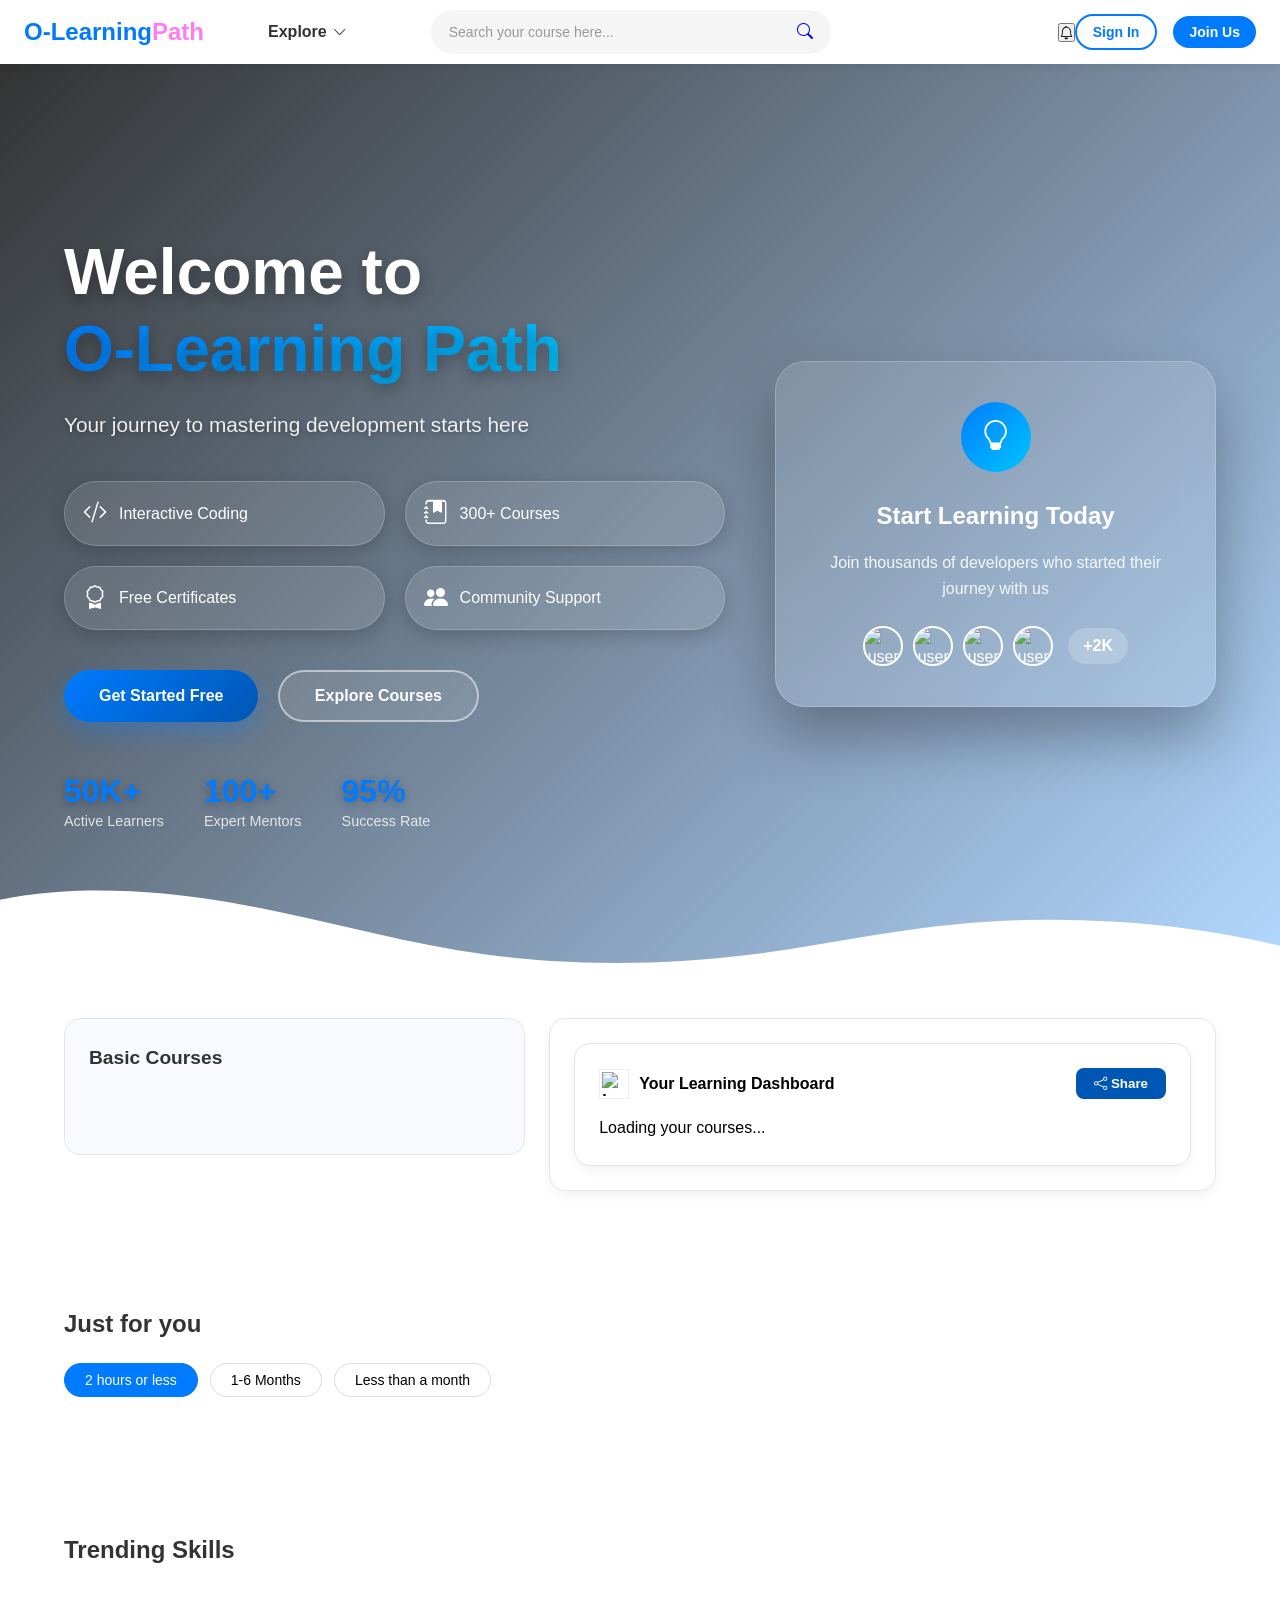
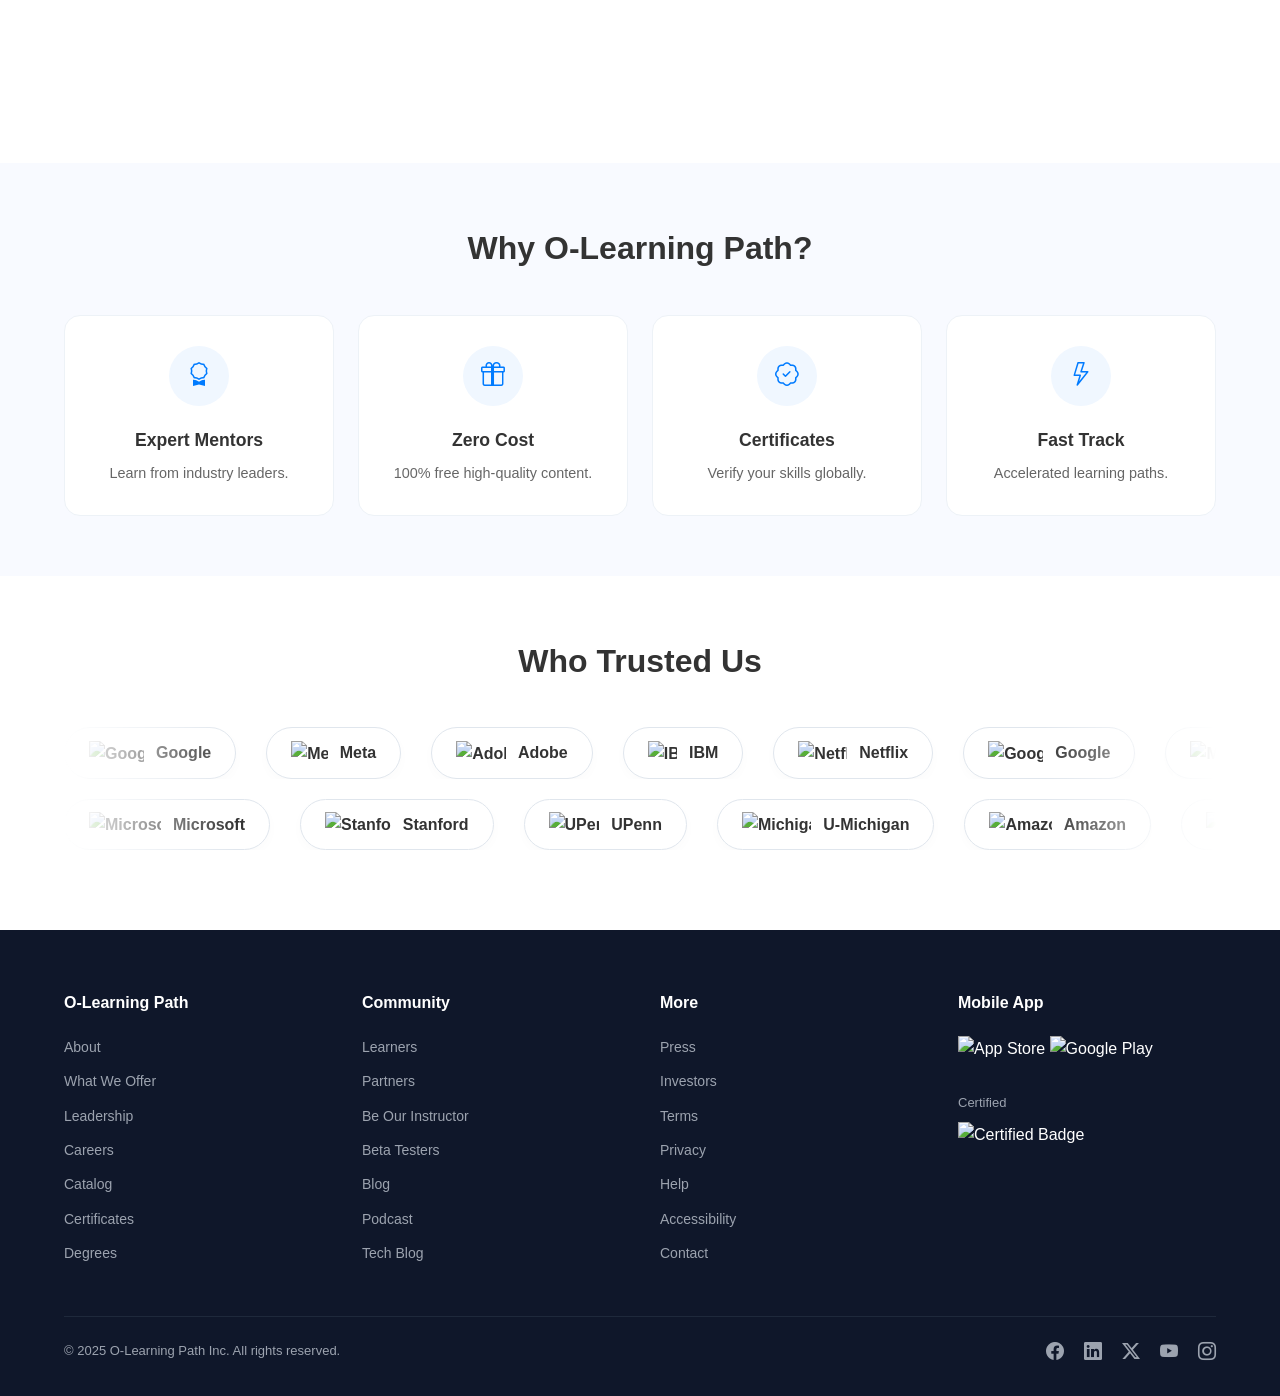
==== commit 79c0f72e: "Update index.html" ====
--- a/html/index.html
+++ b/html/index.html
@@ -5,10 +5,10 @@
   <meta name="viewport" content="width=device-width, initial-scale=1.0">
   <meta http-equiv="X-UA-Compatible" content="ie=edge">
   <title>O-Learning Path</title>
-  <link rel="stylesheet" href="/css/style.css">
+  <link rel="stylesheet" href="../css/style.css">
   <link rel="stylesheet" href="https://fonts.googleapis.com/css2?family=Poppins:wght@400;700&display=swap">
   <link rel="stylesheet" href="https://cdn.jsdelivr.net/npm/bootstrap-icons@1.13.1/font/bootstrap-icons.min.css">
-  <link rel="icon" href="/Images/olearning icon.png">
+  <link rel="icon" href="../Images/olearning icon.png">
   <!-- Import Map for Firebase -->
   <script type="importmap">
     {
@@ -87,7 +87,7 @@
 <body>
   <header>
     <div class="header">
-      <a href="/html/index.html" class="code-name">O-Learning<span>Path</span></a>
+      <a href="./index.html" class="code-name">O-Learning<span>Path</span></a>
       
       <!-- Explore Dropdown -->
       <div class="explore-container">
@@ -181,7 +181,7 @@
           <div class="notification-empty">No new notifications</div>
         </div>
         <div class="notification-footer">
-          <a href="/html/notifications.html">View all notifications</a>
+          <a href="./notifications.html">View all notifications</a>
         </div>
       </div>
     </div>
@@ -629,6 +629,6 @@
     </div>
   </footer>
 
-  <script type="module" src="/js/script.js"></script>
+  <script type="module" src="../js/script.js"></script>
 </body>
-</html>+</html>
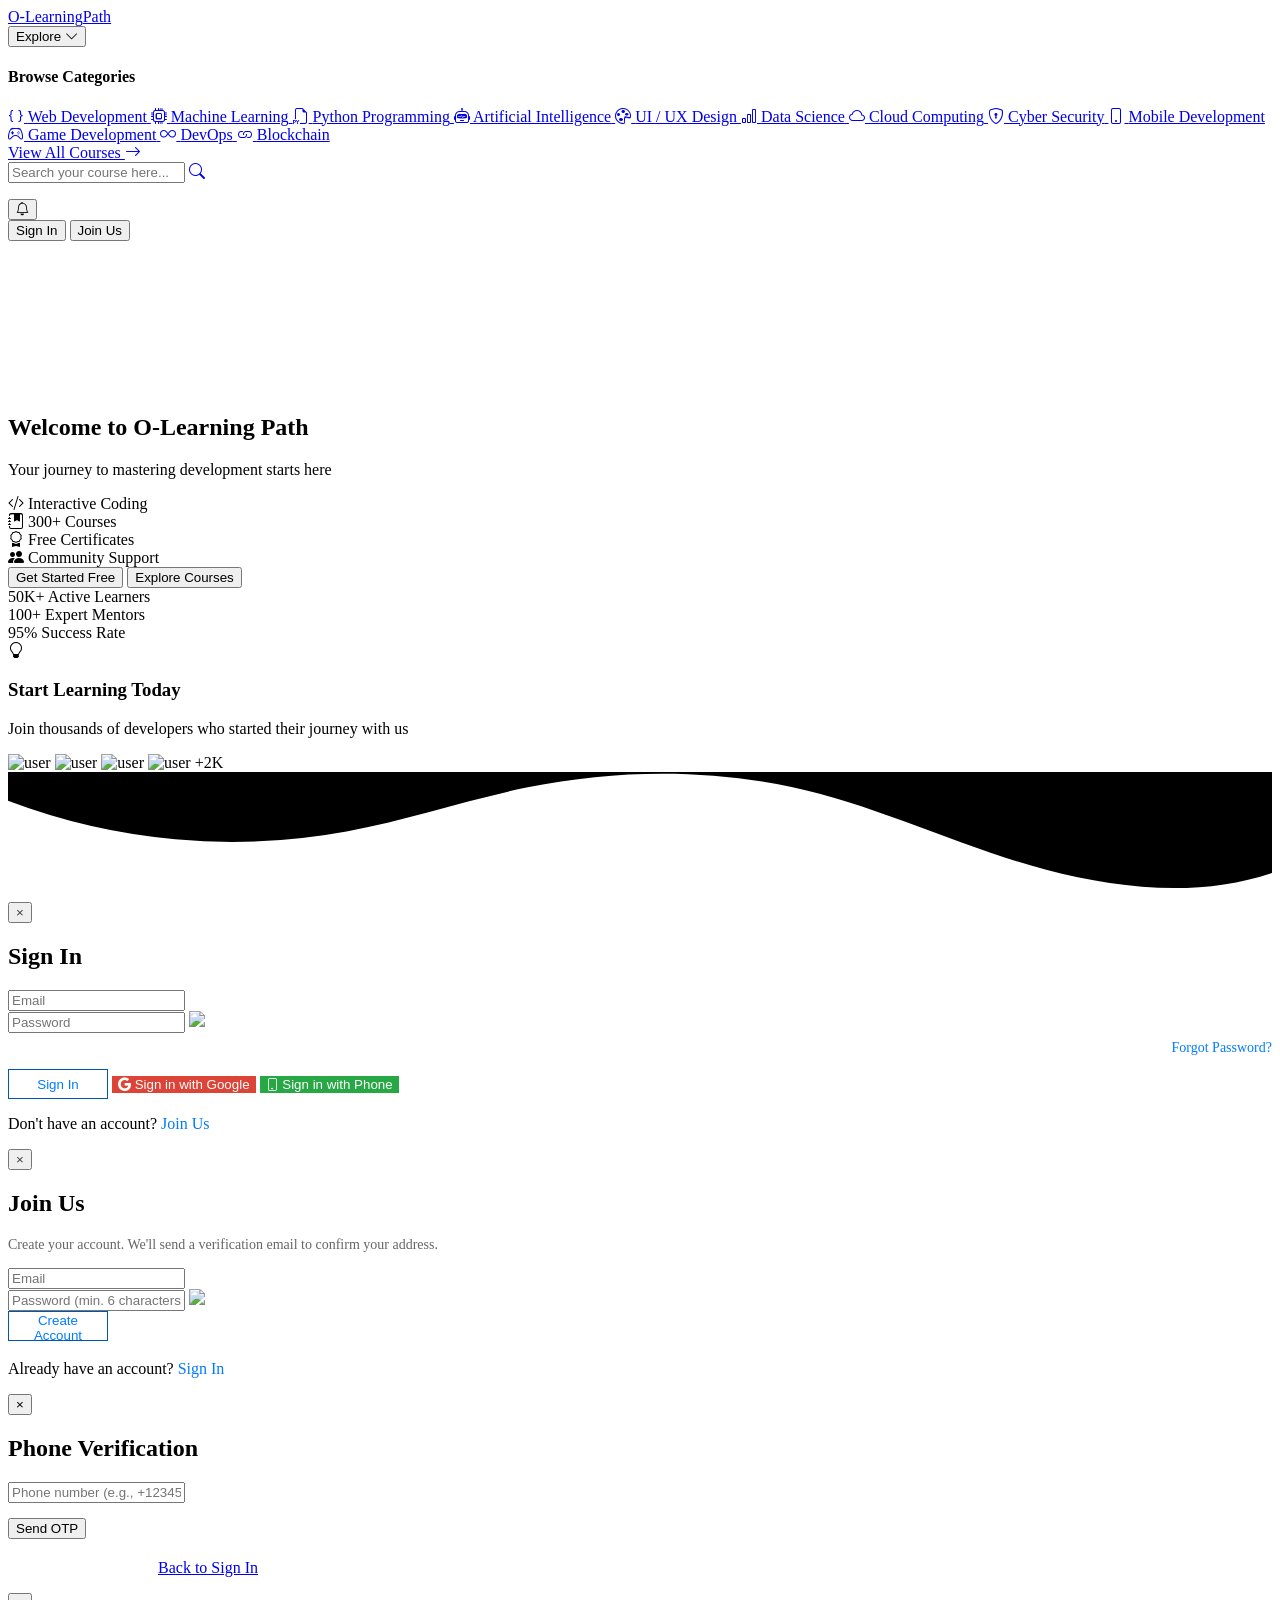
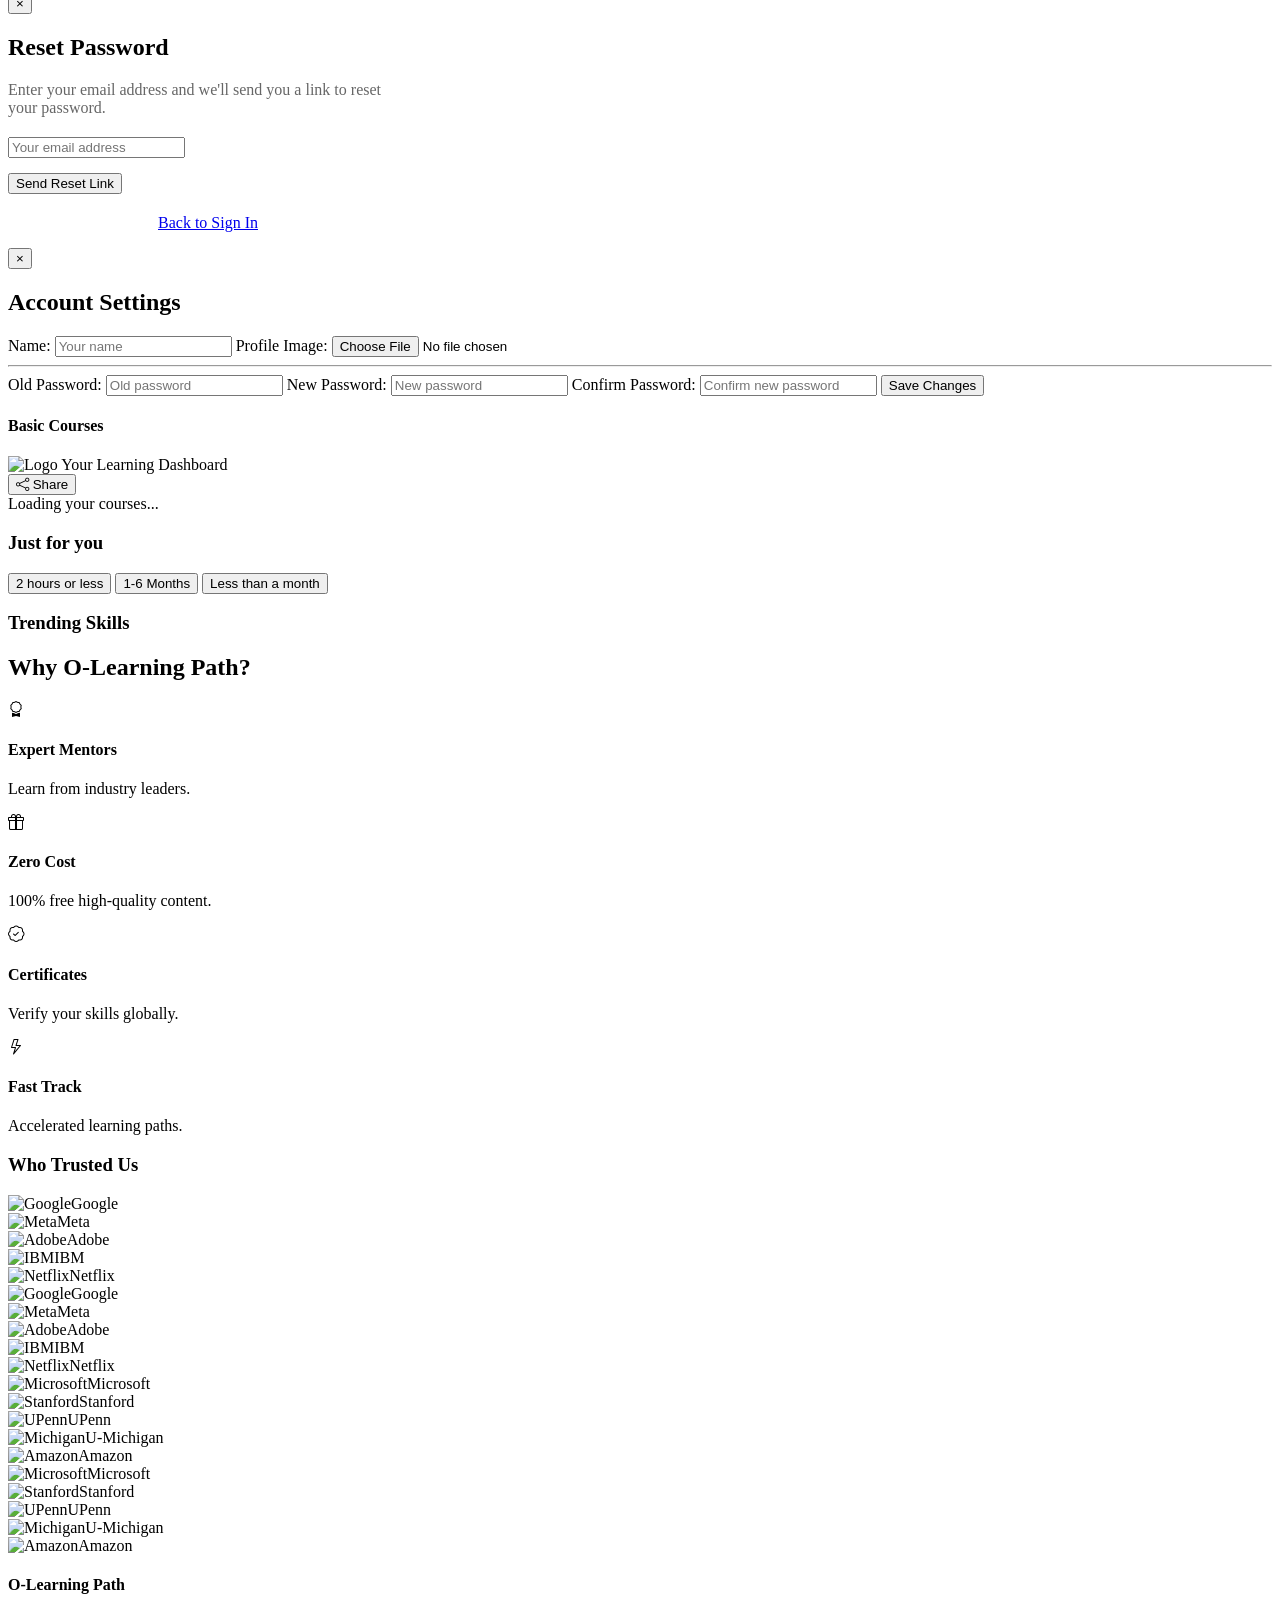
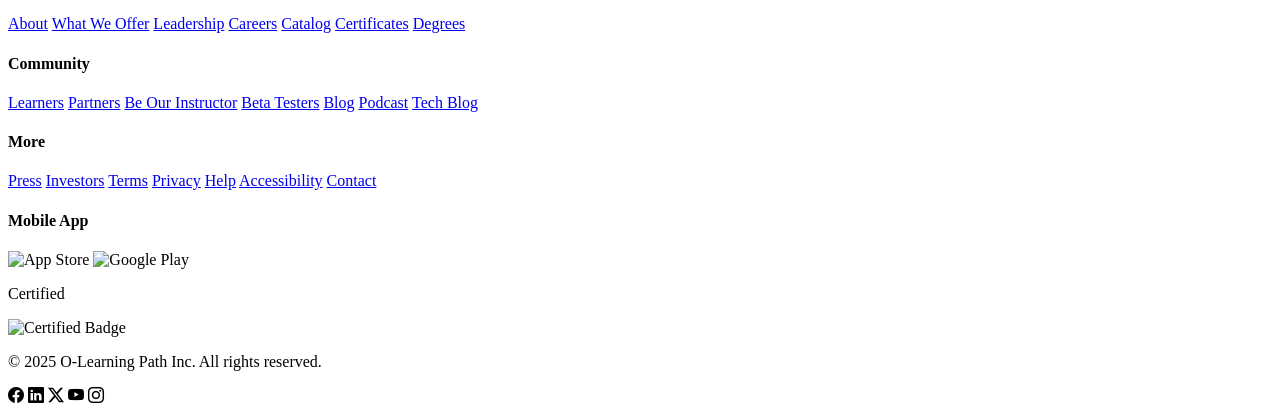
==== commit 6bd71f3e: "Update index.html" ====
--- a/html/index.html
+++ b/html/index.html
@@ -4,8 +4,8 @@
   <meta charset="UTF-8">
   <meta name="viewport" content="width=device-width, initial-scale=1.0">
   <meta http-equiv="X-UA-Compatible" content="ie=edge">
-  <title>O-Learning Path</title>
-  <link rel="stylesheet" href="../css/style.css">
+  <title>I Learn</title>
+  <link rel="stylesheet" href="./css/style.css">
   <link rel="stylesheet" href="https://fonts.googleapis.com/css2?family=Poppins:wght@400;700&display=swap">
   <link rel="stylesheet" href="https://cdn.jsdelivr.net/npm/bootstrap-icons@1.13.1/font/bootstrap-icons.min.css">
   <link rel="icon" href="../Images/olearning icon.png">
